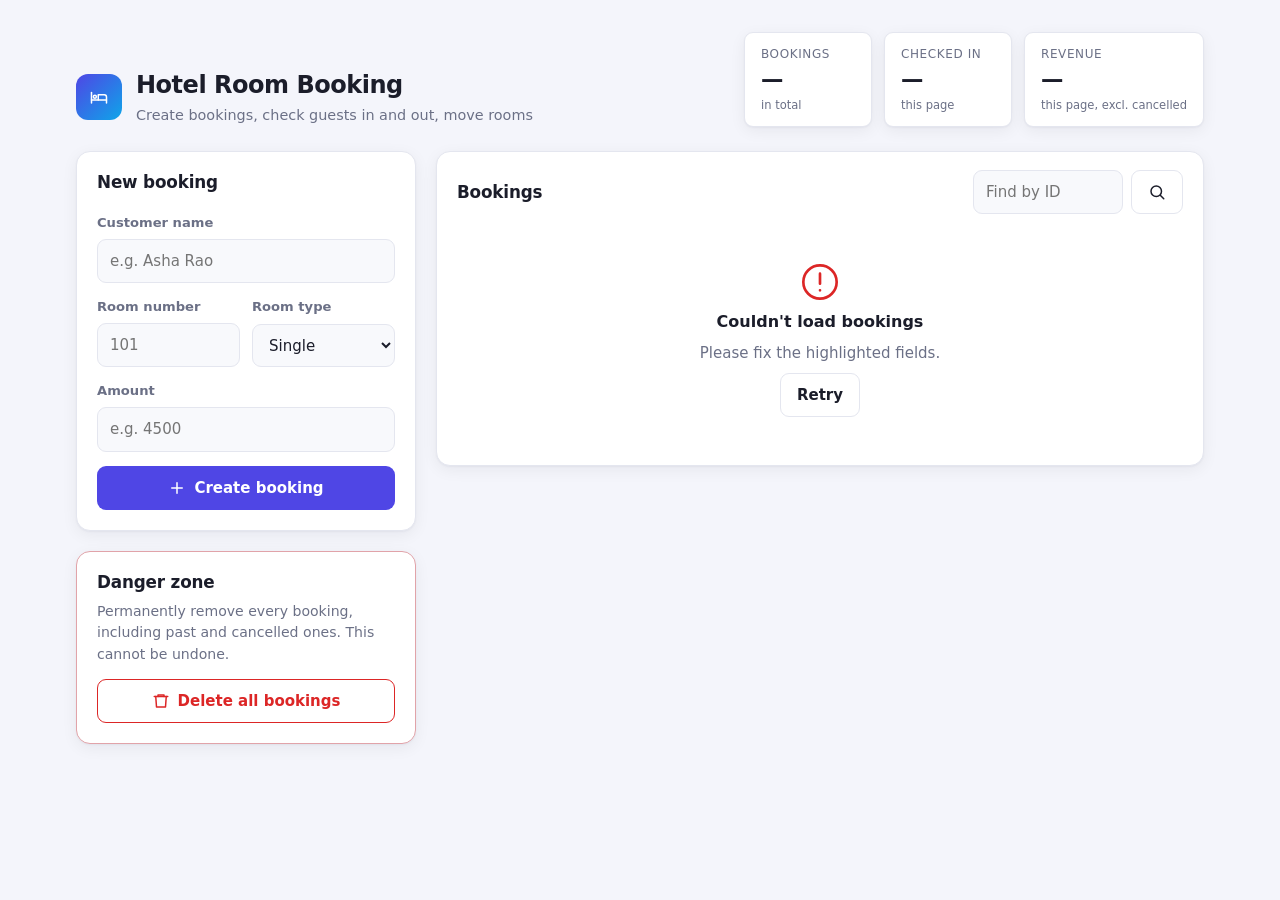
==== tasks/fastapi_crud_pgms/hotel_room_bs/static/index.html @ bac8298b "Add FastAPI hotel room booking API with web UI" ====
<!doctype html>
<html lang="en">
<head>
  <meta charset="utf-8">
  <meta name="viewport" content="width=device-width, initial-scale=1">
  <title>Hotel Room Booking</title>
  <style>
    :root {
      --bg: #f4f5fb;
      --surface: #ffffff;
      --surface-2: #f8f9fc;
      --border: #e4e6ef;
      --text: #1b1d2a;
      --muted: #6b7086;
      --accent: #4f46e5;
      --accent-hover: #4338ca;
      --accent-soft: #eef0ff;
      --on-accent: #ffffff;
      --danger: #dc2626;
      --danger-hover: #b91c1c;
      --danger-soft: #fef2f2;
      --on-danger: #ffffff;
      --good: #047857;
      --good-soft: #d1fae5;
      --low: #b91c1c;
      --low-soft: #fee2e2;
      --shadow: 0 1px 2px rgb(16 24 40 / 0.04), 0 4px 16px rgb(16 24 40 / 0.06);
      --radius: 14px;
      --radius-sm: 9px;
      color-scheme: light;
    }

    @media (prefers-color-scheme: dark) {
      :root {
        --bg: #0f1117;
        --surface: #171a23;
        --surface-2: #1d212c;
        --border: #2a2f3d;
        --text: #e8e9f0;
        --muted: #9095a8;
        --accent: #818cf8;
        --accent-hover: #a5b4fc;
        --accent-soft: #23264a;
        --on-accent: #12142a;
        --danger: #f87171;
        --danger-hover: #fca5a5;
        --danger-soft: #2c1a1d;
        --on-danger: #2a0d0d;
        --good: #6ee7b7;
        --good-soft: #10382b;
        --low: #fca5a5;
        --low-soft: #3b1a1a;
        --shadow: 0 1px 2px rgb(0 0 0 / 0.3), 0 4px 16px rgb(0 0 0 / 0.25);
        color-scheme: dark;
      }
    }

    * { box-sizing: border-box; }
    /* Component display rules (e.g. .found's flex) must not override [hidden]. */
    [hidden] { display: none !important; }

    body {
      margin: 0;
      background: var(--bg);
      color: var(--text);
      font: 15px/1.5 system-ui, -apple-system, "Segoe UI", Roboto, "Helvetica Neue", sans-serif;
      -webkit-font-smoothing: antialiased;
    }

    .container {
      max-width: 1160px;
      margin: 0 auto;
      padding: 32px 16px 48px;
    }

    /* ---------- Header ---------- */
    .hero {
      display: flex;
      flex-wrap: wrap;
      align-items: flex-end;
      justify-content: space-between;
      gap: 20px;
      margin-bottom: 24px;
    }
    .brand { display: flex; align-items: center; gap: 14px; }
    .brand-mark {
      display: grid;
      place-items: center;
      width: 46px;
      height: 46px;
      border-radius: 12px;
      background: linear-gradient(135deg, var(--accent), #0ea5e9);
      color: #fff;
    }
    h1 { margin: 0; font-size: 1.5rem; letter-spacing: -0.02em; }
    .subtitle { margin: 2px 0 0; color: var(--muted); font-size: 0.9rem; }

    .stats { display: flex; flex-wrap: wrap; gap: 12px; }
    .stat {
      min-width: 128px;
      padding: 12px 16px;
      background: var(--surface);
      border: 1px solid var(--border);
      border-radius: var(--radius-sm);
      box-shadow: var(--shadow);
    }
    .stat-label { color: var(--muted); font-size: 0.75rem; text-transform: uppercase; letter-spacing: 0.05em; }
    .stat-value { font-size: 1.4rem; font-weight: 650; font-variant-numeric: tabular-nums; }
    .stat-note { color: var(--muted); font-size: 0.72rem; }
    @media (max-width: 560px) {
      .stats { display: grid; grid-template-columns: repeat(3, minmax(0, 1fr)); width: 100%; gap: 8px; }
      .stat { min-width: 0; padding: 10px 12px; }
      .stat-value { font-size: 1.15rem; }
    }

    /* ---------- Layout ---------- */
    .layout {
      display: grid;
      grid-template-columns: 340px minmax(0, 1fr);
      gap: 20px;
      align-items: start;
    }
    @media (max-width: 1000px) {
      .layout { grid-template-columns: minmax(0, 1fr); }
      /* Single column: show the booking list before the danger zone. */
      .layout > .side { display: contents; }
      .danger-zone { order: 1; }
    }

    .card {
      background: var(--surface);
      border: 1px solid var(--border);
      border-radius: var(--radius);
      box-shadow: var(--shadow);
    }
    .card-header {
      display: flex;
      flex-wrap: wrap;
      align-items: center;
      justify-content: space-between;
      gap: 12px;
      padding: 18px 20px 0;
    }
    .card-body { padding: 18px 20px 20px; }
    h2 { margin: 0; font-size: 1.05rem; letter-spacing: -0.01em; }
    .side { display: grid; gap: 20px; }

    /* ---------- Forms ---------- */
    .field { display: grid; gap: 6px; margin-bottom: 14px; }
    .field-row { display: grid; grid-template-columns: 1fr 1fr; gap: 12px; }
    label { font-size: 0.82rem; font-weight: 550; color: var(--muted); }
    input, select {
      width: 100%;
      padding: 10px 12px;
      font: inherit;
      color: var(--text);
      background: var(--surface-2);
      border: 1px solid var(--border);
      border-radius: var(--radius-sm);
      transition: border-color 0.15s, box-shadow 0.15s;
    }
    input:focus, select:focus {
      outline: none;
      border-color: var(--accent);
      box-shadow: 0 0 0 3px var(--accent-soft);
    }
    input[aria-invalid="true"], select[aria-invalid="true"] { border-color: var(--danger); }
    .field-error { min-height: 1em; color: var(--danger); font-size: 0.78rem; }
    .field-error:empty { display: none; }

    /* ---------- Buttons ---------- */
    button {
      display: inline-flex;
      align-items: center;
      justify-content: center;
      gap: 8px;
      padding: 10px 16px;
      font: inherit;
      font-weight: 600;
      border: 1px solid transparent;
      border-radius: var(--radius-sm);
      cursor: pointer;
      transition: background 0.15s, color 0.15s, border-color 0.15s, transform 0.05s;
    }
    button:active:not(:disabled) { transform: translateY(1px); }
    button:disabled { opacity: 0.5; cursor: not-allowed; }
    :focus-visible { outline: 2px solid var(--accent); outline-offset: 2px; }

    .btn-primary { background: var(--accent); color: var(--on-accent); }
    .btn-primary:hover:not(:disabled) { background: var(--accent-hover); }
    .btn-ghost { background: transparent; color: var(--text); border-color: var(--border); }
    .btn-ghost:hover:not(:disabled) { background: var(--surface-2); }
    .btn-danger { background: var(--danger); color: var(--on-danger); }
    .btn-danger:hover:not(:disabled) { background: var(--danger-hover); }
    .btn-danger-ghost { background: transparent; color: var(--danger); border-color: var(--danger); }
    .btn-danger-ghost:hover:not(:disabled) { background: var(--danger-soft); }
    .btn-block { width: 100%; }

    .icon-btn {
      padding: 7px;
      background: transparent;
      color: var(--muted);
      border-radius: 8px;
    }
    .icon-btn:hover { background: var(--accent-soft); color: var(--accent); }
    .icon-btn.danger:hover { background: var(--danger-soft); color: var(--danger); }
    svg { width: 18px; height: 18px; flex: none; }

    /* ---------- Search ---------- */
    .search { display: flex; gap: 8px; }
    .search input { width: 150px; }
    .found {
      display: flex;
      flex-wrap: wrap;
      align-items: center;
      justify-content: space-between;
      gap: 12px;
      margin: 16px 20px 0;
      padding: 12px 14px;
      background: var(--accent-soft);
      border-radius: var(--radius-sm);
    }
    .found.missing { background: var(--danger-soft); color: var(--danger); }
    .found-info { display: flex; flex-wrap: wrap; align-items: center; gap: 6px 14px; }
    .found-actions { display: flex; gap: 4px; }

    /* ---------- Table ---------- */
    .table-wrap { overflow-x: auto; margin-top: 16px; }
    table { width: 100%; border-collapse: collapse; font-variant-numeric: tabular-nums; }
    th {
      padding: 10px 12px;
      text-align: left;
      font-size: 0.75rem;
      font-weight: 600;
      color: var(--muted);
      text-transform: uppercase;
      letter-spacing: 0.05em;
      background: var(--surface-2);
      border-block: 1px solid var(--border);
      white-space: nowrap;
    }
    td { padding: 12px 12px; border-bottom: 1px solid var(--border); white-space: nowrap; }
    tbody tr { transition: background 0.12s; }
    tbody tr:hover { background: var(--surface-2); }
    .col-id { color: var(--muted); width: 1%; }
    .col-name { font-weight: 600; }
    /* Seven columns: keep the card's 20px inset only at the table edges. */
    th:first-child, td:first-child { padding-left: 20px; }
    th:last-child, td:last-child { padding-right: 20px; }
    .col-amount { text-align: right; }
    .col-actions { width: 1%; text-align: right; }
    .row-actions { display: inline-flex; gap: 2px; }

    .badge {
      display: inline-block;
      padding: 3px 10px;
      text-align: center;
      font-size: 0.82rem;
      font-weight: 650;
      border-radius: 999px;
    }
    .badge.booked { background: var(--accent-soft); color: var(--accent); }
    .badge.checked-in { background: var(--good-soft); color: var(--good); }
    .badge.checked-out { background: var(--surface-2); color: var(--muted); border: 1px solid var(--border); }
    .badge.cancelled { background: var(--low-soft); color: var(--low); }

    .skeleton-bar {
      height: 14px;
      border-radius: 6px;
      background: linear-gradient(90deg, var(--surface-2), var(--border), var(--surface-2));
      background-size: 200% 100%;
      animation: shimmer 1.2s infinite;
    }
    @keyframes shimmer { to { background-position: -200% 0; } }

    .state {
      display: grid;
      justify-items: center;
      gap: 8px;
      padding: 48px 20px;
      text-align: center;
      color: var(--muted);
    }
    .state svg { width: 40px; height: 40px; color: var(--border); }
    .state strong { color: var(--text); font-size: 1rem; }
    .state.error svg { color: var(--danger); }

    .pager {
      display: flex;
      flex-wrap: wrap;
      align-items: center;
      justify-content: space-between;
      gap: 12px;
      padding: 14px 20px;
      color: var(--muted);
      font-size: 0.88rem;
    }
    .pager-controls { display: flex; align-items: center; gap: 8px; }
    .pager select { width: auto; padding: 7px 10px; }
    .pager button { padding: 7px 12px; }

    /* ---------- Danger zone ---------- */
    .danger-zone { border-color: color-mix(in srgb, var(--danger) 35%, var(--border)); }
    .danger-zone p { margin: 6px 0 14px; color: var(--muted); font-size: 0.88rem; }

    /* ---------- Dialogs ---------- */
    dialog {
      width: min(420px, calc(100vw - 32px));
      padding: 0;
      color: var(--text);
      background: var(--surface);
      border: 1px solid var(--border);
      border-radius: var(--radius);
      box-shadow: 0 24px 60px rgb(0 0 0 / 0.25);
    }
    dialog::backdrop { background: rgb(15 17 23 / 0.45); backdrop-filter: blur(3px); }
    dialog[open] { animation: pop 0.16s ease-out; }
    @keyframes pop { from { opacity: 0; transform: translateY(8px) scale(0.98); } }
    .dialog-body { padding: 22px 22px 8px; }
    .dialog-body p { margin: 8px 0 16px; color: var(--muted); }
    .dialog-actions { display: flex; justify-content: flex-end; gap: 10px; padding: 8px 22px 22px; }
    code {
      padding: 1px 6px;
      font-size: 0.88em;
      background: var(--surface-2);
      border: 1px solid var(--border);
      border-radius: 5px;
    }

    /* ---------- Toasts ---------- */
    .toasts {
      position: fixed;
      right: 16px;
      bottom: 16px;
      z-index: 10;
      display: grid;
      gap: 8px;
      max-width: calc(100vw - 32px);
    }
    .toast {
      display: flex;
      align-items: center;
      gap: 10px;
      padding: 12px 16px;
      background: var(--text);
      color: var(--bg);
      border-radius: var(--radius-sm);
      box-shadow: var(--shadow);
      font-weight: 550;
      animation: slide-in 0.2s ease-out;
    }
    .toast.error { background: var(--danger); color: var(--on-danger); }
    @keyframes slide-in { from { opacity: 0; transform: translateY(10px); } }

    .visually-hidden {
      position: absolute;
      width: 1px;
      height: 1px;
      overflow: hidden;
      clip: rect(0 0 0 0);
      white-space: nowrap;
    }

    @media (prefers-reduced-motion: reduce) {
      *, *::before, *::after { animation: none !important; transition: none !important; }
    }
  </style>
</head>
<body>
  <!-- Icon sprite: referenced with <use href="#icon-..."> -->
  <svg xmlns="http://www.w3.org/2000/svg" hidden>
    <symbol id="icon-bed" viewBox="0 0 24 24" fill="none" stroke="currentColor" stroke-width="2" stroke-linecap="round" stroke-linejoin="round"><path d="M2 20V6"/><path d="M2 16h20v4"/><path d="M22 16v-4a3 3 0 0 0-3-3h-8v7"/><circle cx="6.5" cy="11.5" r="2"/></symbol>
    <symbol id="icon-door" viewBox="0 0 24 24" fill="none" stroke="currentColor" stroke-width="2" stroke-linecap="round" stroke-linejoin="round"><path d="M4 21h16"/><path d="M6 21V4a1 1 0 0 1 1-1h10a1 1 0 0 1 1 1v17"/><path d="M14 12h.01"/></symbol>
    <symbol id="icon-login" viewBox="0 0 24 24" fill="none" stroke="currentColor" stroke-width="2" stroke-linecap="round" stroke-linejoin="round"><path d="M15 3h4a2 2 0 0 1 2 2v14a2 2 0 0 1-2 2h-4"/><path d="m10 17 5-5-5-5"/><path d="M15 12H3"/></symbol>
    <symbol id="icon-logout" viewBox="0 0 24 24" fill="none" stroke="currentColor" stroke-width="2" stroke-linecap="round" stroke-linejoin="round"><path d="M9 21H5a2 2 0 0 1-2-2V5a2 2 0 0 1 2-2h4"/><path d="m16 17 5-5-5-5"/><path d="M21 12H9"/></symbol>
    <symbol id="icon-ban" viewBox="0 0 24 24" fill="none" stroke="currentColor" stroke-width="2" stroke-linecap="round" stroke-linejoin="round"><circle cx="12" cy="12" r="9"/><path d="m5.7 5.7 12.6 12.6"/></symbol>
    <symbol id="icon-trash" viewBox="0 0 24 24" fill="none" stroke="currentColor" stroke-width="2" stroke-linecap="round" stroke-linejoin="round"><path d="M3 6h18"/><path d="M8 6V4h8v2"/><path d="M19 6l-1 14H6L5 6"/></symbol>
    <symbol id="icon-search" viewBox="0 0 24 24" fill="none" stroke="currentColor" stroke-width="2" stroke-linecap="round" stroke-linejoin="round"><circle cx="11" cy="11" r="7"/><path d="m21 21-4.3-4.3"/></symbol>
    <symbol id="icon-plus" viewBox="0 0 24 24" fill="none" stroke="currentColor" stroke-width="2" stroke-linecap="round" stroke-linejoin="round"><path d="M12 5v14M5 12h14"/></symbol>
    <symbol id="icon-calendar" viewBox="0 0 24 24" fill="none" stroke="currentColor" stroke-width="1.6" stroke-linecap="round" stroke-linejoin="round"><rect x="3" y="4" width="18" height="17" rx="2"/><path d="M16 2v4M8 2v4M3 10h18"/></symbol>
    <symbol id="icon-alert" viewBox="0 0 24 24" fill="none" stroke="currentColor" stroke-width="1.6" stroke-linecap="round" stroke-linejoin="round"><circle cx="12" cy="12" r="10"/><path d="M12 7v6M12 17h.01"/></symbol>
    <symbol id="icon-x" viewBox="0 0 24 24" fill="none" stroke="currentColor" stroke-width="2" stroke-linecap="round" stroke-linejoin="round"><path d="M18 6 6 18M6 6l12 12"/></symbol>
  </svg>

  <main class="container">
    <header class="hero">
      <div class="brand">
        <div class="brand-mark"><svg aria-hidden="true"><use href="#icon-bed"/></svg></div>
        <div>
          <h1>Hotel Room Booking</h1>
          <p class="subtitle">Create bookings, check guests in and out, move rooms</p>
        </div>
      </div>
      <div class="stats" aria-label="Summary">
        <div class="stat">
          <div class="stat-label">Bookings</div>
          <div class="stat-value" id="stat-total">—</div>
          <div class="stat-note">in total</div>
        </div>
        <div class="stat">
          <div class="stat-label">Checked in</div>
          <div class="stat-value" id="stat-checked-in">—</div>
          <div class="stat-note">this page</div>
        </div>
        <div class="stat">
          <div class="stat-label">Revenue</div>
          <div class="stat-value" id="stat-revenue">—</div>
          <div class="stat-note">this page, excl. cancelled</div>
        </div>
      </div>
    </header>

    <div class="layout">
      <div class="side">
        <section class="card" aria-labelledby="add-title">
          <div class="card-header"><h2 id="add-title">New booking</h2></div>
          <form class="card-body" id="add-form" novalidate>
            <div class="field">
              <label for="add-customer_name">Customer name</label>
              <input id="add-customer_name" name="customer_name" required maxlength="100" autocomplete="off" placeholder="e.g. Asha Rao">
              <div class="field-error" id="add-customer_name-error"></div>
            </div>
            <div class="field-row">
              <div class="field">
                <label for="add-room_number">Room number</label>
                <input id="add-room_number" name="room_number" type="number" required min="1" step="1" inputmode="numeric" placeholder="101">
                <div class="field-error" id="add-room_number-error"></div>
              </div>
              <div class="field">
                <label for="add-room_type">Room type</label>
                <select id="add-room_type" name="room_type" required></select>
                <div class="field-error" id="add-room_type-error"></div>
              </div>
            </div>
            <div class="field">
              <label for="add-amount">Amount</label>
              <input id="add-amount" name="amount" type="number" required min="0.01" max="99999999.99" step="0.01" inputmode="decimal" placeholder="e.g. 4500">
              <div class="field-error" id="add-amount-error"></div>
            </div>
            <button type="submit" class="btn-primary btn-block">
              <svg aria-hidden="true"><use href="#icon-plus"/></svg> Create booking
            </button>
          </form>
        </section>

        <section class="card danger-zone" aria-labelledby="danger-title">
          <div class="card-body">
            <h2 id="danger-title">Danger zone</h2>
            <p>Permanently remove every booking, including past and cancelled ones. This cannot be undone.</p>
            <button type="button" class="btn-danger-ghost btn-block" id="delete-all-open">
              <svg aria-hidden="true"><use href="#icon-trash"/></svg> Delete all bookings
            </button>
          </div>
        </section>
      </div>

      <section class="card" aria-labelledby="list-title">
        <div class="card-header">
          <h2 id="list-title">Bookings</h2>
          <form class="search" id="search-form" role="search">
            <label for="search-id" class="visually-hidden">Find booking by ID</label>
            <input id="search-id" type="number" min="1" step="1" inputmode="numeric" placeholder="Find by ID" required>
            <button type="submit" class="btn-ghost" aria-label="Find booking">
              <svg aria-hidden="true"><use href="#icon-search"/></svg>
            </button>
          </form>
        </div>

        <div id="found" class="found" hidden></div>

        <div id="list-region" aria-live="polite" aria-busy="false"></div>

        <footer class="pager" id="pager" hidden>
          <span id="pager-summary"></span>
          <div class="pager-controls">
            <label for="page-size" class="visually-hidden">Rows per page</label>
            <select id="page-size">
              <option value="10">10 / page</option>
              <option value="25">25 / page</option>
              <option value="50">50 / page</option>
            </select>
            <button type="button" class="btn-ghost" id="prev-page">Prev</button>
            <button type="button" class="btn-ghost" id="next-page">Next</button>
          </div>
        </footer>
      </section>
    </div>
  </main>

  <!-- Change room dialog -->
  <dialog id="room-dialog" aria-labelledby="room-title">
    <form method="dialog" id="room-form" novalidate>
      <div class="dialog-body">
        <h2 id="room-title">Change room</h2>
        <p id="room-subtitle"></p>
        <div class="field-row">
          <div class="field">
            <label for="room-room_number">Room number</label>
            <input id="room-room_number" name="room_number" type="number" required min="1" step="1" inputmode="numeric">
            <div class="field-error" id="room-room_number-error"></div>
          </div>
          <div class="field">
            <label for="room-room_type">Room type</label>
            <select id="room-room_type" name="room_type" required></select>
            <div class="field-error" id="room-room_type-error"></div>
          </div>
        </div>
      </div>
      <div class="dialog-actions">
        <button type="button" class="btn-ghost" data-close>Cancel</button>
        <button type="submit" class="btn-primary">Save room</button>
      </div>
    </form>
  </dialog>

  <!-- Cancel booking dialog -->
  <dialog id="cancel-dialog" aria-labelledby="cancel-title">
    <form method="dialog" id="cancel-form">
      <div class="dialog-body">
        <h2 id="cancel-title">Cancel booking?</h2>
        <p id="cancel-message"></p>
      </div>
      <div class="dialog-actions">
        <button type="button" class="btn-ghost" data-close>Keep booking</button>
        <button type="submit" class="btn-danger">Cancel booking</button>
      </div>
    </form>
  </dialog>

  <!-- Delete all dialog -->
  <dialog id="delete-all-dialog" aria-labelledby="delete-all-title">
    <form method="dialog" id="delete-all-form">
      <div class="dialog-body">
        <h2 id="delete-all-title">Delete all bookings?</h2>
        <p>This permanently removes <strong id="delete-all-count">every booking</strong>. Type <code>DELETE</code> to confirm.</p>
        <div class="field">
          <label for="delete-all-confirm">Confirmation</label>
          <input id="delete-all-confirm" autocomplete="off" placeholder="DELETE">
        </div>
      </div>
      <div class="dialog-actions">
        <button type="button" class="btn-ghost" data-close>Cancel</button>
        <button type="submit" class="btn-danger" id="delete-all-submit" disabled>Delete everything</button>
      </div>
    </form>
  </dialog>

  <div class="toasts" id="toasts" role="status" aria-live="polite"></div>

  <script type="module">
    // ---------- Domain constants (mirror schemas.py / lifecycle.py) ----------

    const ROOM_TYPES = ["Single", "Double", "Deluxe", "Suite"];
    const STATUS = {
      BOOKED: "Booked",
      CHECKED_IN: "Checked In",
      CHECKED_OUT: "Checked Out",
      CANCELLED: "Cancelled",
    };
    const ACTIVE_STATUSES = [STATUS.BOOKED, STATUS.CHECKED_IN];

    // ---------- API client ----------

    class ApiError extends Error {
      constructor(status, message, fieldErrors = {}) {
        super(message);
        this.status = status;
        this.fieldErrors = fieldErrors;
      }
    }

    // FastAPI returns 422 detail as [{loc: ["body", "amount"], msg: "..."}];
    // turn that into {amount: "..."} so each message lands under its input.
    function toFieldErrors(detail) {
      if (!Array.isArray(detail)) return {};
      const errors = {};
      for (const { loc = [], msg } of detail) {
        const field = loc.at(-1);
        const key = typeof field === "string" && loc[0] === "body" ? field : "_form";
        errors[key] ??= msg.replace(/^Value error, /, "");
      }
      return errors;
    }

    async function request(path, options = {}) {
      let response;
      try {
        response = await fetch(path, {
          ...options,
          headers: options.body ? { "Content-Type": "application/json" } : undefined,
        });
      } catch {
        throw new ApiError(0, "Can't reach the server. Is it running?");
      }
      if (response.status === 204) return null;

      const payload = await response.json().catch(() => null);
      if (response.ok) return payload;

      const detail = payload?.detail;
      const fieldErrors = toFieldErrors(detail);
      const message = typeof detail === "string"
        ? detail
        : fieldErrors._form ?? "Please fix the highlighted fields.";
      throw new ApiError(
        response.status,
        response.status >= 500 ? "Server error. Check that MySQL is running." : message,
        fieldErrors,
      );
    }

    const post = (path) => request(path, { method: "POST" });

    const api = {
      list: (limit, offset) => request(`/bookings?limit=${limit}&offset=${offset}`),
      get: (id) => request(`/bookings/${id}`),
      create: (booking) => request("/bookings", { method: "POST", body: JSON.stringify(booking) }),
      updateRoom: (id, changes) => request(`/bookings/${id}/room`, { method: "PATCH", body: JSON.stringify(changes) }),
      checkIn: (id) => post(`/bookings/${id}/check-in`),
      checkOut: (id) => post(`/bookings/${id}/check-out`),
      cancel: (id) => post(`/bookings/${id}/cancel`),
      removeAll: () => request("/bookings?confirm=true", { method: "DELETE" }),
    };

    // ---------- State ----------

    const state = {
      limit: 10,
      offset: 0,
      page: null,   // last BookingPage from the API
      status: "loading", // "loading" | "ready" | "error"
      error: "",
    };

    const $ = (selector) => document.querySelector(selector);

    // ---------- DOM helpers ----------

    function el(tag, props = {}, children = []) {
      const node = document.createElement(tag);
      for (const [key, value] of Object.entries(props)) {
        if (key === "class") node.className = value;
        else if (key === "text") node.textContent = value;
        else if (key.startsWith("on")) node.addEventListener(key.slice(2), value);
        else node.setAttribute(key, value);
      }
      node.append(...children);
      return node;
    }

    function icon(name) {
      const svg = document.createElementNS("http://www.w3.org/2000/svg", "svg");
      svg.setAttribute("aria-hidden", "true");
      const use = document.createElementNS("http://www.w3.org/2000/svg", "use");
      use.setAttribute("href", `#icon-${name}`);
      svg.append(use);
      return svg;
    }

    for (const select of [$("#add-room_type"), $("#room-room_type")]) {
      select.append(...ROOM_TYPES.map((type) => el("option", { value: type, text: type })));
    }

    const money = new Intl.NumberFormat(undefined, { minimumFractionDigits: 2, maximumFractionDigits: 2 });
    const formatAmount = (amount) => money.format(amount);

    function statusBadge(status) {
      const slug = status.toLowerCase().replace(/\s+/g, "-");
      return el("span", { class: `badge ${slug}`, text: status });
    }

    function actionButton({ iconName, label, onclick, danger = false }) {
      return el("button", {
        type: "button",
        class: `icon-btn${danger ? " danger" : ""}`,
        "aria-label": label,
        title: label,
        onclick,
      }, [icon(iconName)]);
    }

    // Only offer the actions the API will accept for the booking's status.
    function rowActions(booking) {
      const who = `${booking.customer_name} (#${booking.id})`;
      const buttons = [];
      if (booking.status === STATUS.BOOKED) {
        buttons.push(actionButton({
          iconName: "login", label: `Check in ${who}`,
          onclick: () => runStatusAction(api.checkIn, booking, "Checked in"),
        }));
      }
      if (booking.status === STATUS.CHECKED_IN) {
        buttons.push(actionButton({
          iconName: "logout", label: `Check out ${who}`,
          onclick: () => runStatusAction(api.checkOut, booking, "Checked out"),
        }));
      }
      if (ACTIVE_STATUSES.includes(booking.status)) {
        buttons.push(actionButton({
          iconName: "door", label: `Change room for ${who}`,
          onclick: (event) => openRoom(booking, event.currentTarget),
        }));
      }
      if (booking.status === STATUS.BOOKED) {
        buttons.push(actionButton({
          iconName: "ban", label: `Cancel booking for ${who}`, danger: true,
          onclick: (event) => openCancel(booking, event.currentTarget),
        }));
      }
      return el("div", { class: "row-actions" }, buttons);
    }

    // ---------- Rendering ----------

    function renderTable(bookings) {
      const headings = [
        ["ID"], ["Customer"], ["Room"], ["Type"], ["Amount", "col-amount"], ["Status"], [""],
      ];
      const head = el("thead", {}, [el("tr", {}, headings.map(
        ([label, cls]) => el("th", { scope: "col", text: label, ...(cls ? { class: cls } : {}) }),
      ))]);
      const body = el("tbody", {}, bookings.map((booking) => el("tr", {}, [
        el("td", { class: "col-id", text: `#${booking.id}` }),
        el("td", { class: "col-name", text: booking.customer_name }),
        el("td", { text: String(booking.room_number) }),
        el("td", { text: booking.room_type }),
        el("td", { class: "col-amount", text: formatAmount(booking.amount) }),
        el("td", {}, [statusBadge(booking.status)]),
        el("td", { class: "col-actions" }, [rowActions(booking)]),
      ])));
      return el("div", { class: "table-wrap" }, [el("table", {}, [head, body])]);
    }

    function renderSkeleton() {
      const rows = Array.from({ length: 5 }, () => el("tr", {}, [40, 140, 40, 70, 80, 90].map(
        (width) => el("td", {}, [el("div", { class: "skeleton-bar", style: `width:${width}px` })]),
      )));
      return el("div", { class: "table-wrap" }, [el("table", {}, [el("tbody", {}, rows)])]);
    }

    function renderState({ iconName, title, message, action, isError = false }) {
      return el("div", { class: `state${isError ? " error" : ""}` }, [
        icon(iconName),
        el("strong", { text: title }),
        el("span", { text: message }),
        ...(action ? [action] : []),
      ]);
    }

    function renderStats() {
      const bookings = state.page?.items ?? [];
      $("#stat-total").textContent = state.page ? state.page.total : "—";
      if (bookings.length === 0) {
        $("#stat-checked-in").textContent = "—";
        $("#stat-revenue").textContent = "—";
        return;
      }
      $("#stat-checked-in").textContent =
        bookings.filter((b) => b.status === STATUS.CHECKED_IN).length;
      $("#stat-revenue").textContent = formatAmount(bookings
        .filter((b) => b.status !== STATUS.CANCELLED)
        .reduce((sum, b) => sum + b.amount, 0));
    }

    function renderPager() {
      const page = state.page;
      const pager = $("#pager");
      pager.hidden = state.status !== "ready" || !page || page.total === 0;
      if (pager.hidden) return;

      const first = page.offset + 1;
      const last = page.offset + page.items.length;
      $("#pager-summary").textContent = `Showing ${first}–${last} of ${page.total}`;
      $("#prev-page").disabled = page.offset === 0;
      $("#next-page").disabled = last >= page.total;
    }

    function render() {
      const region = $("#list-region");
      region.setAttribute("aria-busy", String(state.status === "loading"));

      if (state.status === "loading" && !state.page) {
        region.replaceChildren(renderSkeleton());
      } else if (state.status === "error") {
        region.replaceChildren(renderState({
          iconName: "alert",
          title: "Couldn't load bookings",
          message: state.error,
          isError: true,
          action: el("button", { type: "button", class: "btn-ghost", text: "Retry", onclick: loadPage }),
        }));
      } else if (state.page && state.page.items.length === 0) {
        region.replaceChildren(renderState({
          iconName: "calendar",
          title: "No bookings yet",
          message: "Create the first booking using the form.",
        }));
      } else if (state.page) {
        region.replaceChildren(renderTable(state.page.items));
      }

      renderStats();
      renderPager();
    }

    // ---------- Data loading ----------

    async function loadPage() {
      state.status = "loading";
      render();
      try {
        const page = await api.list(state.limit, state.offset);
        // If rows were deleted elsewhere we can land past the end:
        // step back to the previous page instead of showing an empty one.
        if (page.items.length === 0 && page.total > 0 && state.offset > 0) {
          state.offset = Math.max(0, state.offset - state.limit);
          return loadPage();
        }
        state.page = page;
        state.status = "ready";
      } catch (error) {
        state.page = null;
        state.status = "error";
        state.error = error.message;
      }
      render();
    }

    // ---------- Toasts ----------

    function toast(message, { isError = false } = {}) {
      const node = el("div", { class: `toast${isError ? " error" : ""}`, text: message });
      $("#toasts").append(node);
      setTimeout(() => node.remove(), 3500);
    }

    // ---------- Form errors ----------

    function showFieldErrors(prefix, fieldErrors) {
      document.querySelectorAll(`[id^="${prefix}-"][id$="-error"]`).forEach((node) => {
        const field = node.id.slice(prefix.length + 1, -"-error".length);
        const message = fieldErrors[field] ?? "";
        node.textContent = message;
        const input = $(`#${prefix}-${field}`);
        if (message) input.setAttribute("aria-invalid", "true");
        else input.removeAttribute("aria-invalid");
      });
    }

    // Browser-side checks that mirror the API, so typos are caught instantly.
    function validateInputs(prefix, fields) {
      const errors = {};
      for (const field of fields) {
        const input = $(`#${prefix}-${field}`);
        if (input.value.trim() === "") errors[field] = "Required.";
        else if (!input.checkValidity()) errors[field] = input.validationMessage;
      }
      return errors;
    }

    function firstInvalidFocus(prefix, errors) {
      const field = Object.keys(errors).find((key) => key !== "_form");
      if (field) $(`#${prefix}-${field}`)?.focus();
    }

    // ---------- Create ----------

    $("#add-form").addEventListener("submit", async (event) => {
      event.preventDefault();
      const fields = ["customer_name", "room_number", "room_type", "amount"];
      const errors = validateInputs("add", fields);
      showFieldErrors("add", errors);
      if (Object.keys(errors).length) return firstInvalidFocus("add", errors);

      const form = event.currentTarget;
      const submit = form.querySelector("button[type=submit]");
      submit.disabled = true;
      try {
        const booking = await api.create({
          customer_name: $("#add-customer_name").value.trim(),
          room_number: Number($("#add-room_number").value),
          room_type: $("#add-room_type").value,
          amount: Number($("#add-amount").value),
        });
        form.reset();
        toast(`Booked room ${booking.room_number} for ${booking.customer_name} (ID ${booking.id})`);
        $("#add-customer_name").focus();
        await loadPage();
      } catch (error) {
        showFieldErrors("add", error.fieldErrors ?? {});
        firstInvalidFocus("add", error.fieldErrors ?? {});
        toast(error.message, { isError: true });
      } finally {
        submit.disabled = false;
      }
    });

    // ---------- Find by ID ----------

    function showFound(content, { missing = false } = {}) {
      const found = $("#found");
      found.classList.toggle("missing", missing);
      found.replaceChildren(...content, el("button", {
        type: "button",
        class: "icon-btn",
        "aria-label": "Clear search result",
        onclick: clearFound,
      }, [icon("x")]));
      found.hidden = false;
    }

    function clearFound() {
      $("#found").hidden = true;
      $("#search-id").value = "";
    }

    async function refreshFound(id) {
      try {
        const booking = await api.get(id);
        showFound([
          el("div", { class: "found-info" }, [
            el("strong", { text: `#${booking.id} ${booking.customer_name}` }),
            el("span", { text: `Room ${booking.room_number} · ${booking.room_type}` }),
            el("span", { text: formatAmount(booking.amount) }),
            statusBadge(booking.status),
          ]),
          el("div", { class: "found-actions" }, [rowActions(booking)]),
        ]);
      } catch (error) {
        if (error.status === 404) showFound([el("span", { text: `No booking with ID ${id}.` })], { missing: true });
        else toast(error.message, { isError: true });
      }
    }

    $("#search-form").addEventListener("submit", (event) => {
      event.preventDefault();
      const id = Number($("#search-id").value);
      if (!Number.isInteger(id) || id < 1) {
        toast("Enter a whole-number ID.", { isError: true });
        return;
      }
      refreshFound(id);
    });

    // After any change, keep the search result in sync with the table.
    function syncFound(bookingId) {
      if ($("#found").hidden || Number($("#search-id").value) !== bookingId) return;
      refreshFound(bookingId);
    }

    // Refresh everything that shows a booking after it changed.
    async function afterChange(bookingId) {
      syncFound(bookingId);
      await loadPage();
    }

    // ---------- Check in / check out ----------

    async function runStatusAction(action, booking, verb) {
      try {
        const updated = await action(booking.id);
        toast(`${verb}: ${updated.customer_name}, room ${updated.room_number}`);
      } catch (error) {
        // 409 means the booking changed since this page loaded; the refresh
        // below shows its real status.
        toast(error.message, { isError: true });
      }
      await afterChange(booking.id);
    }

    // ---------- Dialog helpers ----------

    let returnFocusTo = null;

    function openDialog(dialog, opener, focusTarget) {
      returnFocusTo = opener;
      dialog.showModal();
      focusTarget?.focus();
    }

    for (const dialog of document.querySelectorAll("dialog")) {
      dialog.querySelectorAll("[data-close]").forEach((button) =>
        button.addEventListener("click", () => dialog.close()));
      // Clicking the backdrop (the dialog element itself) closes it.
      dialog.addEventListener("click", (event) => {
        if (event.target === dialog) dialog.close();
      });
      dialog.addEventListener("close", () => {
        if (returnFocusTo?.isConnected) returnFocusTo.focus();
        returnFocusTo = null;
      });
    }

    // ---------- Change room ----------

    let moving = null;

    function openRoom(booking, opener) {
      moving = booking;
      $("#room-subtitle").textContent =
        `#${booking.id} · ${booking.customer_name} · currently room ${booking.room_number} (${booking.room_type})`;
      $("#room-room_number").value = booking.room_number;
      $("#room-room_type").value = booking.room_type;
      showFieldErrors("room", {});
      openDialog($("#room-dialog"), opener, $("#room-room_number"));
    }

    $("#room-form").addEventListener("submit", async (event) => {
      event.preventDefault();
      const errors = validateInputs("room", ["room_number", "room_type"]);
      showFieldErrors("room", errors);
      if (Object.keys(errors).length) return firstInvalidFocus("room", errors);

      const roomNumber = Number($("#room-room_number").value);
      const roomType = $("#room-room_type").value;
      const changes = {};
      if (roomNumber !== moving.room_number) changes.room_number = roomNumber;
      if (roomType !== moving.room_type) changes.room_type = roomType;

      if (Object.keys(changes).length === 0) {
        $("#room-dialog").close();
        return;
      }

      const submit = event.currentTarget.querySelector("button[type=submit]");
      submit.disabled = true;
      try {
        const updated = await api.updateRoom(moving.id, changes);
        $("#room-dialog").close();
        toast(`Moved ${updated.customer_name} to room ${updated.room_number} (${updated.room_type})`);
        await afterChange(updated.id);
      } catch (error) {
        showFieldErrors("room", error.fieldErrors ?? {});
        toast(error.message, { isError: true });
        if (error.status === 404 || error.status === 409) {
          $("#room-dialog").close();
          await afterChange(moving.id);
        }
      } finally {
        submit.disabled = false;
      }
    });

    // ---------- Cancel booking ----------

    let cancelling = null;

    function openCancel(booking, opener) {
      cancelling = booking;
      $("#cancel-message").textContent =
        `${booking.customer_name}'s booking for room ${booking.room_number} (ID ${booking.id}) will be cancelled. The record is kept.`;
      const dialog = $("#cancel-dialog");
      // Focus "Keep booking", so a stray Enter can't cancel it.
      openDialog(dialog, opener, dialog.querySelector("[data-close]"));
    }

    $("#cancel-form").addEventListener("submit", async (event) => {
      event.preventDefault();
      const submit = event.currentTarget.querySelector("button[type=submit]");
      submit.disabled = true;
      try {
        await api.cancel(cancelling.id);
        toast(`Cancelled booking #${cancelling.id}`);
      } catch (error) {
        toast(error.message, { isError: true });
      } finally {
        submit.disabled = false;
        $("#cancel-dialog").close();
        await afterChange(cancelling.id);
      }
    });

    // ---------- Delete all ----------

    const deleteAllConfirm = $("#delete-all-confirm");
    const deleteAllSubmit = $("#delete-all-submit");

    $("#delete-all-open").addEventListener("click", (event) => {
      deleteAllConfirm.value = "";
      deleteAllSubmit.disabled = true;
      const total = state.page?.total;
      $("#delete-all-count").textContent = total == null
        ? "every booking"
        : total === 1 ? "the only booking" : `all ${total} bookings`;
      openDialog($("#delete-all-dialog"), event.currentTarget, deleteAllConfirm);
    });

    deleteAllConfirm.addEventListener("input", () => {
      deleteAllSubmit.disabled = deleteAllConfirm.value !== "DELETE";
    });

    $("#delete-all-form").addEventListener("submit", async (event) => {
      event.preventDefault();
      if (deleteAllConfirm.value !== "DELETE") return;
      deleteAllSubmit.disabled = true;
      try {
        const { deleted } = await api.removeAll();
        toast(`Deleted ${deleted} booking${deleted === 1 ? "" : "s"}`);
        clearFound();
        state.offset = 0;
      } catch (error) {
        toast(error.message, { isError: true });
      } finally {
        $("#delete-all-dialog").close();
        await loadPage();
      }
    });

    // ---------- Pagination ----------

    $("#prev-page").addEventListener("click", () => {
      state.offset = Math.max(0, state.offset - state.limit);
      loadPage();
    });

    $("#next-page").addEventListener("click", () => {
      state.offset += state.limit;
      loadPage();
    });

    $("#page-size").addEventListener("change", (event) => {
      state.limit = Number(event.target.value);
      state.offset = 0;
      loadPage();
    });

    loadPage();
  </script>
</body>
</html>
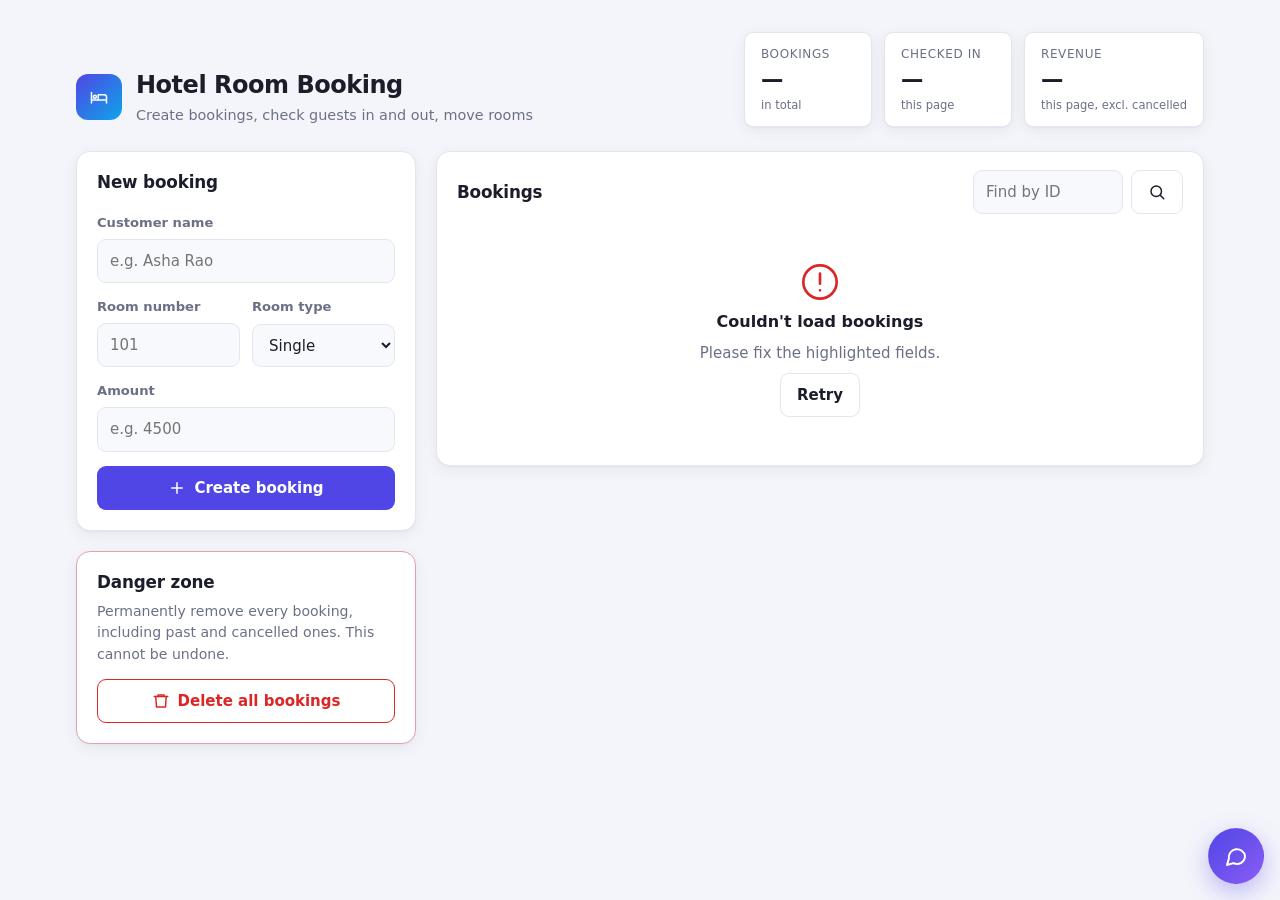
==== commit ae979904: "Add an OpenAI chat assistant to the hotel_room_bs app Ports the student_ms chat assistant: POST /cha" ====
--- a/tasks/fastapi_crud_pgms/hotel_room_bs/static/index.html
+++ b/tasks/fastapi_crud_pgms/hotel_room_bs/static/index.html
@@ -331,7 +331,7 @@
     .toasts {
       position: fixed;
       right: 16px;
-      bottom: 16px;
+      bottom: 88px;
       z-index: 10;
       display: grid;
       gap: 8px;
@@ -351,6 +351,69 @@
     }
     .toast.error { background: var(--danger); color: var(--on-danger); }
     @keyframes slide-in { from { opacity: 0; transform: translateY(10px); } }
+
+    /* ---------- Chat ---------- */
+    .chat-launcher {
+      position: fixed;
+      right: 16px;
+      bottom: 16px;
+      z-index: 20;
+      width: 56px;
+      height: 56px;
+      padding: 0;
+      border-radius: 50%;
+      background: linear-gradient(135deg, var(--accent), #8b5cf6);
+      color: #fff;
+      box-shadow: 0 8px 24px rgb(79 70 229 / 0.35);
+    }
+    .chat-launcher svg { width: 24px; height: 24px; }
+    .chat-panel {
+      position: fixed;
+      right: 16px;
+      bottom: 84px;
+      z-index: 20;
+      display: flex;
+      flex-direction: column;
+      width: min(360px, calc(100vw - 32px));
+      height: min(480px, calc(100dvh - 116px));
+      background: var(--surface);
+      border: 1px solid var(--border);
+      border-radius: var(--radius);
+      box-shadow: 0 24px 60px rgb(0 0 0 / 0.2);
+      overflow: hidden;
+      animation: pop 0.16s ease-out;
+    }
+    .chat-header {
+      display: flex;
+      align-items: center;
+      justify-content: space-between;
+      gap: 12px;
+      padding: 14px 16px;
+      border-bottom: 1px solid var(--border);
+    }
+    .chat-header p { margin: 0; color: var(--muted); font-size: 0.78rem; }
+    .chat-log {
+      flex: 1;
+      display: flex;
+      flex-direction: column;
+      gap: 10px;
+      padding: 16px;
+      overflow-y: auto;
+      background: var(--surface-2);
+    }
+    .chat-msg {
+      max-width: 85%;
+      padding: 9px 13px;
+      border-radius: 14px;
+      white-space: pre-wrap;
+      overflow-wrap: anywhere;
+    }
+    .chat-msg.bot { align-self: flex-start; background: var(--surface); border: 1px solid var(--border); border-bottom-left-radius: 4px; }
+    .chat-msg.user { align-self: flex-end; background: var(--accent); color: var(--on-accent); border-bottom-right-radius: 4px; }
+    .chat-msg.error { align-self: flex-start; background: var(--danger-soft); color: var(--danger); }
+    .chat-msg.pending { color: var(--muted); font-style: italic; }
+    .chat-form { display: flex; gap: 8px; padding: 12px; border-top: 1px solid var(--border); }
+    .chat-form button { padding: 10px 12px; }
 
     .visually-hidden {
       position: absolute;
@@ -379,6 +442,8 @@
     <symbol id="icon-plus" viewBox="0 0 24 24" fill="none" stroke="currentColor" stroke-width="2" stroke-linecap="round" stroke-linejoin="round"><path d="M12 5v14M5 12h14"/></symbol>
     <symbol id="icon-calendar" viewBox="0 0 24 24" fill="none" stroke="currentColor" stroke-width="1.6" stroke-linecap="round" stroke-linejoin="round"><rect x="3" y="4" width="18" height="17" rx="2"/><path d="M16 2v4M8 2v4M3 10h18"/></symbol>
     <symbol id="icon-alert" viewBox="0 0 24 24" fill="none" stroke="currentColor" stroke-width="1.6" stroke-linecap="round" stroke-linejoin="round"><circle cx="12" cy="12" r="10"/><path d="M12 7v6M12 17h.01"/></symbol>
+    <symbol id="icon-chat" viewBox="0 0 24 24" fill="none" stroke="currentColor" stroke-width="2" stroke-linecap="round" stroke-linejoin="round"><path d="M21 12a8 8 0 0 1-11.6 7.1L3 21l1.9-6.4A8 8 0 1 1 21 12Z"/></symbol>
+    <symbol id="icon-send" viewBox="0 0 24 24" fill="none" stroke="currentColor" stroke-width="2" stroke-linecap="round" stroke-linejoin="round"><path d="M22 2 11 13"/><path d="M22 2 15 22l-4-9-9-4Z"/></symbol>
     <symbol id="icon-x" viewBox="0 0 24 24" fill="none" stroke="currentColor" stroke-width="2" stroke-linecap="round" stroke-linejoin="round"><path d="M18 6 6 18M6 6l12 12"/></symbol>
   </svg>
 
@@ -547,6 +612,33 @@
 
   <div class="toasts" id="toasts" role="status" aria-live="polite"></div>
 
+  <!-- Chat assistant -->
+  <section class="chat-panel" id="chat-panel" aria-labelledby="chat-title" hidden>
+    <header class="chat-header">
+      <div>
+        <h2 id="chat-title">Assistant</h2>
+        <p>Ask anything; answers are kept short.</p>
+      </div>
+      <button type="button" class="icon-btn" id="chat-close" aria-label="Close chat">
+        <svg aria-hidden="true"><use href="#icon-x"/></svg>
+      </button>
+    </header>
+    <div class="chat-log" id="chat-log" role="log" aria-live="polite">
+      <div class="chat-msg bot">Hi! Ask me a question and I'll give you a simple answer.</div>
+    </div>
+    <form class="chat-form" id="chat-form">
+      <label for="chat-input" class="visually-hidden">Message</label>
+      <input id="chat-input" maxlength="2000" autocomplete="off" placeholder="Type your question…" required>
+      <button type="submit" class="btn-primary" aria-label="Send message">
+        <svg aria-hidden="true"><use href="#icon-send"/></svg>
+      </button>
+    </form>
+  </section>
+  <button type="button" class="chat-launcher" id="chat-open" aria-label="Open chat assistant"
+          aria-controls="chat-panel" aria-expanded="false">
+    <svg aria-hidden="true"><use href="#icon-chat"/></svg>
+  </button>
+
   <script type="module">
     // ---------- Domain constants (mirror schemas.py / lifecycle.py) ----------
 
@@ -604,7 +696,9 @@
         : fieldErrors._form ?? "Please fix the highlighted fields.";
       throw new ApiError(
         response.status,
-        response.status >= 500 ? "Server error. Check that MySQL is running." : message,
+        response.status >= 500 && typeof detail !== "string"
+          ? "Server error. Check that MySQL is running."
+          : message,
         fieldErrors,
       );
     }
@@ -620,6 +714,7 @@
       checkOut: (id) => post(`/bookings/${id}/check-out`),
       cancel: (id) => post(`/bookings/${id}/cancel`),
       removeAll: () => request("/bookings?confirm=true", { method: "DELETE" }),
+      chat: (message) => request("/chat", { method: "POST", body: JSON.stringify({ message }) }),
     };
 
     // ---------- State ----------
@@ -1124,6 +1219,61 @@
       loadPage();
     });
 
+    // ---------- Chat ----------
+
+    const chatPanel = $("#chat-panel");
+    const chatLauncher = $("#chat-open");
+    const chatLog = $("#chat-log");
+    const chatInput = $("#chat-input");
+    const chatSubmit = $("#chat-form button[type=submit]");
+
+    function setChatOpen(isOpen) {
+      chatPanel.hidden = !isOpen;
+      chatLauncher.setAttribute("aria-expanded", String(isOpen));
+      chatLauncher.setAttribute("aria-label", isOpen ? "Close chat assistant" : "Open chat assistant");
+      if (isOpen) chatInput.focus();
+      else chatLauncher.focus();
+    }
+
+    function addChatMessage(text, kind) {
+      const node = el("div", { class: `chat-msg ${kind}`, text });
+      chatLog.append(node);
+      chatLog.scrollTop = chatLog.scrollHeight;
+      return node;
+    }
+
+    chatLauncher.addEventListener("click", () => setChatOpen(chatPanel.hidden));
+    $("#chat-close").addEventListener("click", () => setChatOpen(false));
+    chatPanel.addEventListener("keydown", (event) => {
+      if (event.key === "Escape") setChatOpen(false);
+    });
+
+    $("#chat-form").addEventListener("submit", async (event) => {
+      event.preventDefault();
+      const message = chatInput.value.trim();
+      if (!message || chatSubmit.disabled) return;
+
+      addChatMessage(message, "user");
+      chatInput.value = "";
+      chatSubmit.disabled = true;
+      // One bubble shows "Thinking…" and then becomes the answer or the error.
+      const bubble = addChatMessage("Thinking…", "bot pending");
+      const settle = (text, kind) => {
+        bubble.className = `chat-msg ${kind}`;
+        bubble.textContent = text;
+        chatLog.scrollTop = chatLog.scrollHeight;
+      };
+      try {
+        const { reply } = await api.chat(message);
+        settle(reply, "bot");
+      } catch (error) {
+        settle(error.message, "error");
+      } finally {
+        chatSubmit.disabled = false;
+        chatInput.focus();
+      }
+    });
+
     loadPage();
   </script>
 </body>
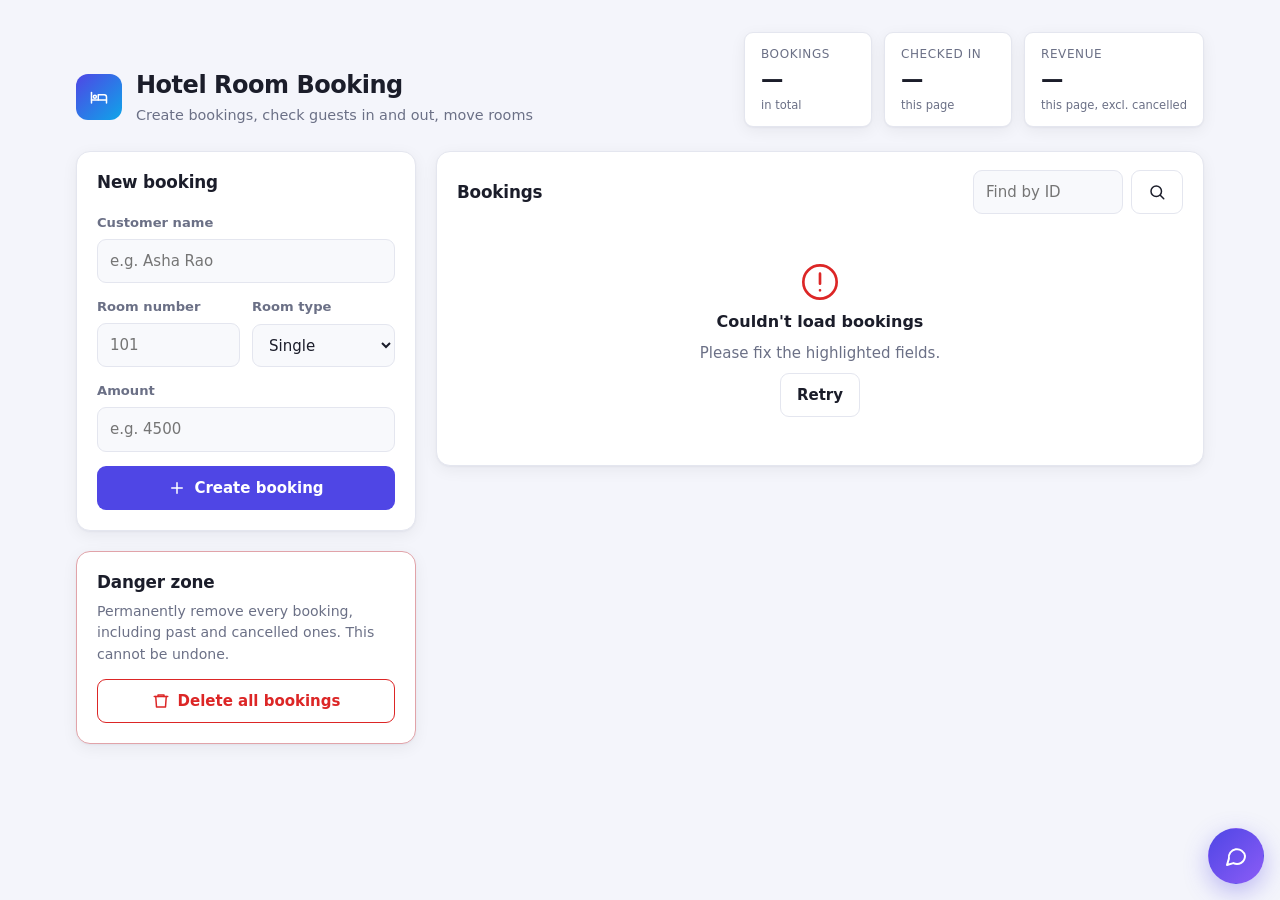
==== commit cf0bb051: "Let the chat assistants use a local Ollama model or OpenAI POST /chat in student_ms and hotel_room_b" ====
--- a/tasks/fastapi_crud_pgms/hotel_room_bs/static/index.html
+++ b/tasks/fastapi_crud_pgms/hotel_room_bs/static/index.html
@@ -414,6 +414,7 @@
     .chat-msg.pending { color: var(--muted); font-style: italic; }
     .chat-form { display: flex; gap: 8px; padding: 12px; border-top: 1px solid var(--border); }
     .chat-form button { padding: 10px 12px; }
+    .chat-model { margin: 0; padding: 0 12px 10px; color: var(--muted); font-size: 0.78rem; }
 
     .visually-hidden {
       position: absolute;
@@ -633,6 +634,7 @@
         <svg aria-hidden="true"><use href="#icon-send"/></svg>
       </button>
     </form>
+    <p class="chat-model" id="chat-model" hidden></p>
   </section>
   <button type="button" class="chat-launcher" id="chat-open" aria-label="Open chat assistant"
           aria-controls="chat-panel" aria-expanded="false">
@@ -1226,6 +1228,7 @@
     const chatLog = $("#chat-log");
     const chatInput = $("#chat-input");
     const chatSubmit = $("#chat-form button[type=submit]");
+    const chatModel = $("#chat-model");
 
     function setChatOpen(isOpen) {
       chatPanel.hidden = !isOpen;
@@ -1264,8 +1267,10 @@
         chatLog.scrollTop = chatLog.scrollHeight;
       };
       try {
-        const { reply } = await api.chat(message);
+        const { reply, model } = await api.chat(message);
         settle(reply, "bot");
+        chatModel.textContent = `Model: ${model}`;
+        chatModel.hidden = false;
       } catch (error) {
         settle(error.message, "error");
       } finally {
